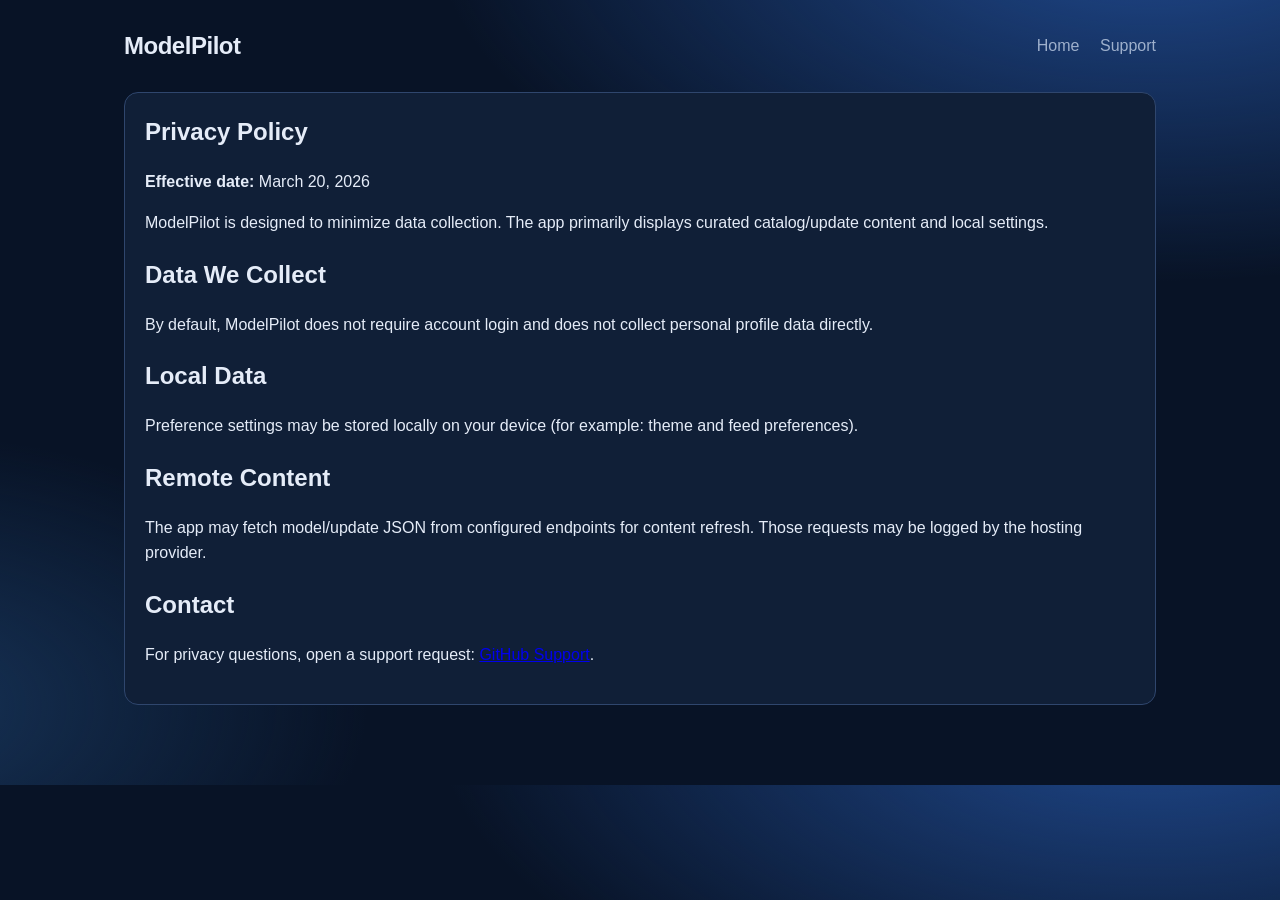
==== privacy/index.html @ 0660c360 "Use /privacy/ route for Pages and update links" ====
<!doctype html>
<html lang="en">
  <head>
    <meta charset="UTF-8" />
    <meta name="viewport" content="width=device-width, initial-scale=1.0" />
    <title>ModelPilot Privacy Policy</title>
    <link rel="stylesheet" href="../styles.css" />
  </head>
  <body>
    <main class="wrap">
      <nav class="nav">
        <div class="brand">ModelPilot</div>
        <div>
          <a href="../index.html">Home</a>
          <a href="https://github.com/RandyVentures/ModelPilot/issues/new">Support</a>
        </div>
      </nav>

      <article class="policy">
        <h1>Privacy Policy</h1>
        <p><strong>Effective date:</strong> March 20, 2026</p>
        <p>
          ModelPilot is designed to minimize data collection. The app primarily displays
          curated catalog/update content and local settings.
        </p>
        <h2>Data We Collect</h2>
        <p>
          By default, ModelPilot does not require account login and does not collect personal
          profile data directly.
        </p>
        <h2>Local Data</h2>
        <p>
          Preference settings may be stored locally on your device (for example: theme and feed
          preferences).
        </p>
        <h2>Remote Content</h2>
        <p>
          The app may fetch model/update JSON from configured endpoints for content refresh.
          Those requests may be logged by the hosting provider.
        </p>
        <h2>Contact</h2>
        <p>
          For privacy questions, open a support request:
          <a href="https://github.com/RandyVentures/ModelPilot/issues/new">GitHub Support</a>.
        </p>
      </article>
    </main>
  </body>
</html>
---- styles.css ----
:root {
  --bg: #081326;
  --panel: #101f37;
  --panel-border: #2f466d;
  --text: #e5ecf8;
  --muted: #9eb0cc;
  --accent: #4b86ff;
  --accent-2: #7bb1ff;
}

* {
  box-sizing: border-box;
}

body {
  margin: 0;
  font-family:
    "SF Pro Text",
    -apple-system,
    BlinkMacSystemFont,
    "Segoe UI",
    Roboto,
    sans-serif;
  color: var(--text);
  background:
    radial-gradient(1200px 600px at 90% -10%, #204a90 0%, transparent 60%),
    radial-gradient(900px 500px at -10% 90%, #173459 0%, transparent 55%),
    var(--bg);
}

.wrap {
  max-width: 1080px;
  margin: 0 auto;
  padding: 32px 24px 80px;
}

.nav {
  display: flex;
  justify-content: space-between;
  align-items: center;
  margin-bottom: 32px;
}

.brand {
  font-size: 24px;
  font-weight: 700;
  letter-spacing: -0.02em;
}

.nav a {
  color: var(--muted);
  text-decoration: none;
  margin-left: 16px;
}

.hero {
  padding: 28px;
  border: 1px solid var(--panel-border);
  border-radius: 16px;
  background: linear-gradient(180deg, #122748, #0d1f39);
  box-shadow: 0 12px 40px rgba(0, 0, 0, 0.28);
}

.hero h1 {
  margin: 0 0 12px;
  font-size: 42px;
  letter-spacing: -0.03em;
}

.hero p {
  margin: 0;
  color: var(--muted);
  font-size: 18px;
  max-width: 760px;
}

.cta {
  margin-top: 22px;
  display: inline-flex;
  align-items: center;
  gap: 8px;
  border: 0;
  border-radius: 10px;
  text-decoration: none;
  padding: 11px 16px;
  font-weight: 700;
  color: #fff;
  background: linear-gradient(90deg, var(--accent), var(--accent-2));
}

.grid {
  margin-top: 24px;
  display: grid;
  grid-template-columns: repeat(auto-fit, minmax(260px, 1fr));
  gap: 14px;
}

.card {
  border: 1px solid var(--panel-border);
  border-radius: 14px;
  padding: 16px;
  background: var(--panel);
}

.card h2 {
  margin: 0 0 8px;
  font-size: 20px;
}

.card p {
  margin: 0;
  color: var(--muted);
}

.footer {
  margin-top: 28px;
  color: var(--muted);
  font-size: 14px;
}

.policy {
  border: 1px solid var(--panel-border);
  border-radius: 14px;
  background: var(--panel);
  padding: 20px;
  line-height: 1.55;
}

.policy h1 {
  margin-top: 0;
}
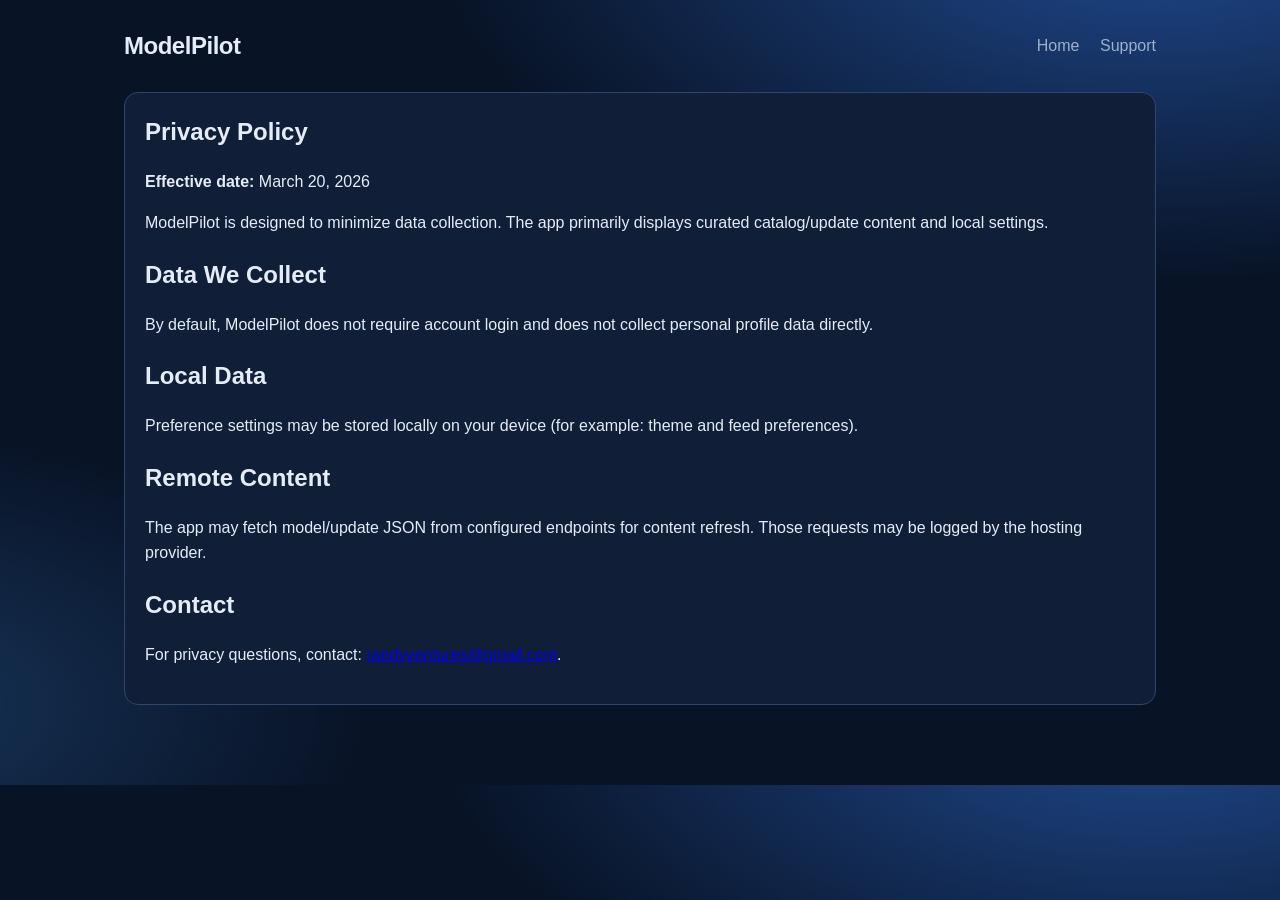
==== commit db57f4a7: "Add dedicated support page and surface support across site" ====
--- a/privacy/index.html
+++ b/privacy/index.html
@@ -12,7 +12,7 @@
         <div class="brand">ModelPilot</div>
         <div>
           <a href="../index.html">Home</a>
-          <a href="https://github.com/RandyVentures/ModelPilot/issues/new">Support</a>
+          <a href="../support/">Support</a>
         </div>
       </nav>
 
@@ -40,8 +40,8 @@
         </p>
         <h2>Contact</h2>
         <p>
-          For privacy questions, open a support request:
-          <a href="https://github.com/RandyVentures/ModelPilot/issues/new">GitHub Support</a>.
+          For privacy questions, contact:
+          <a href="mailto:randyventures@gmail.com">randyventures@gmail.com</a>.
         </p>
       </article>
     </main>
--- a/styles.css
+++ b/styles.css
@@ -88,6 +88,19 @@
   background: linear-gradient(90deg, var(--accent), var(--accent-2));
 }
 
+.cta-row {
+  margin-top: 22px;
+  display: flex;
+  flex-wrap: wrap;
+  gap: 10px;
+}
+
+.cta-secondary {
+  color: var(--text);
+  border: 1px solid var(--panel-border);
+  background: #132544;
+}
+
 .grid {
   margin-top: 24px;
   display: grid;
@@ -112,6 +125,19 @@
   color: var(--muted);
 }
 
+.support-card {
+  display: flex;
+  flex-direction: column;
+  gap: 10px;
+}
+
+.inline-link {
+  display: inline-block;
+  color: var(--accent-2);
+  text-decoration: none;
+  font-weight: 700;
+}
+
 .footer {
   margin-top: 28px;
   color: var(--muted);
@@ -129,3 +155,20 @@
 .policy h1 {
   margin-top: 0;
 }
+
+.support-layout {
+  display: flex;
+  flex-direction: column;
+  gap: 16px;
+}
+
+.support-section {
+  border: 1px solid var(--panel-border);
+  border-radius: 12px;
+  background: #0d1f39;
+  padding: 14px;
+}
+
+.support-section h2 {
+  margin-top: 0;
+}
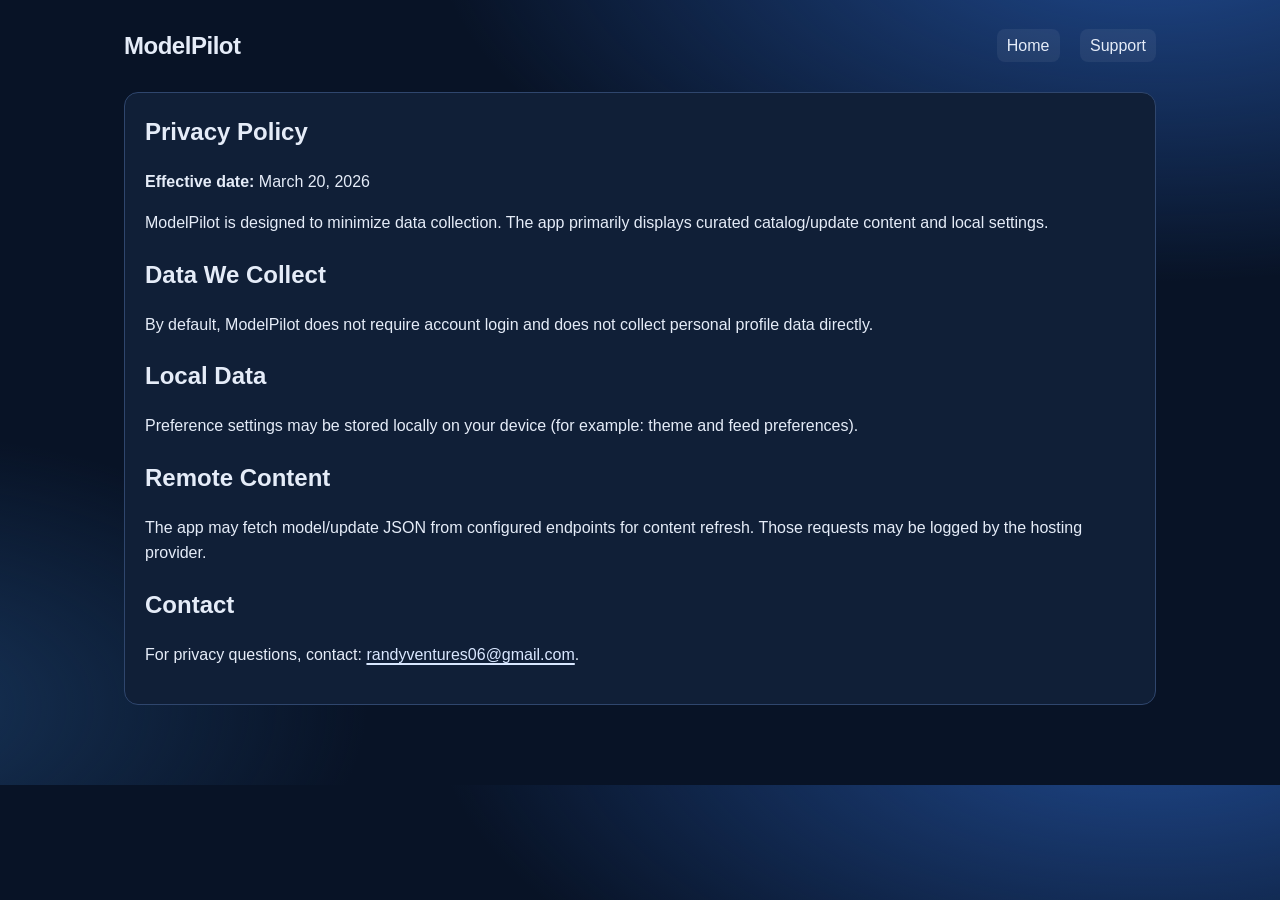
==== commit eaf4085d: "Improve site accessibility and update support email contact" ====
--- a/privacy/index.html
+++ b/privacy/index.html
@@ -7,12 +7,13 @@
     <link rel="stylesheet" href="../styles.css" />
   </head>
   <body>
-    <main class="wrap">
-      <nav class="nav">
+    <a class="skip-link" href="#main-content">Skip to main content</a>
+    <main id="main-content" class="wrap">
+      <nav class="nav" aria-label="Primary">
         <div class="brand">ModelPilot</div>
         <div>
           <a href="../index.html">Home</a>
-          <a href="../support/">Support</a>
+          <a href="../support/index.html">Support</a>
         </div>
       </nav>
 
@@ -41,7 +42,7 @@
         <h2>Contact</h2>
         <p>
           For privacy questions, contact:
-          <a href="mailto:randyventures@gmail.com">randyventures@gmail.com</a>.
+          <a href="mailto:randyventures06@gmail.com">randyventures06@gmail.com</a>.
         </p>
       </article>
     </main>
--- a/styles.css
+++ b/styles.css
@@ -3,9 +3,12 @@
   --panel: #101f37;
   --panel-border: #2f466d;
   --text: #e5ecf8;
-  --muted: #9eb0cc;
+  --muted: #c3d1e7;
   --accent: #4b86ff;
   --accent-2: #7bb1ff;
+  --link: #d9e7ff;
+  --link-hover: #ffffff;
+  --focus-ring: #94c0ff;
 }
 
 * {
@@ -28,6 +31,40 @@
     var(--bg);
 }
 
+.skip-link {
+  position: absolute;
+  left: -9999px;
+  top: 8px;
+  z-index: 1000;
+  background: #ffffff;
+  color: #0a1a31;
+  border-radius: 8px;
+  padding: 8px 12px;
+  font-weight: 700;
+}
+
+.skip-link:focus-visible {
+  left: 10px;
+}
+
+a {
+  color: var(--link);
+  text-decoration: underline;
+  text-decoration-thickness: 1.5px;
+  text-underline-offset: 3px;
+}
+
+a:hover {
+  color: var(--link-hover);
+}
+
+a:focus-visible,
+button:focus-visible {
+  outline: 3px solid var(--focus-ring);
+  outline-offset: 3px;
+  border-radius: 8px;
+}
+
 .wrap {
   max-width: 1080px;
   margin: 0 auto;
@@ -48,9 +85,17 @@
 }
 
 .nav a {
-  color: var(--muted);
+  color: var(--text);
   text-decoration: none;
   margin-left: 16px;
+  padding: 8px 10px;
+  border-radius: 8px;
+  background: rgba(255, 255, 255, 0.06);
+}
+
+.nav a:hover,
+.nav a:focus-visible {
+  background: rgba(255, 255, 255, 0.14);
 }
 
 .hero {
@@ -133,8 +178,8 @@
 
 .inline-link {
   display: inline-block;
-  color: var(--accent-2);
-  text-decoration: none;
+  color: var(--link);
+  text-decoration: underline;
   font-weight: 700;
 }
 
@@ -172,3 +217,20 @@
 .support-section h2 {
   margin-top: 0;
 }
+
+@media (max-width: 720px) {
+  .nav {
+    flex-direction: column;
+    align-items: flex-start;
+    gap: 12px;
+  }
+
+  .nav a {
+    margin-left: 0;
+    margin-right: 8px;
+  }
+
+  .hero h1 {
+    font-size: 34px;
+  }
+}
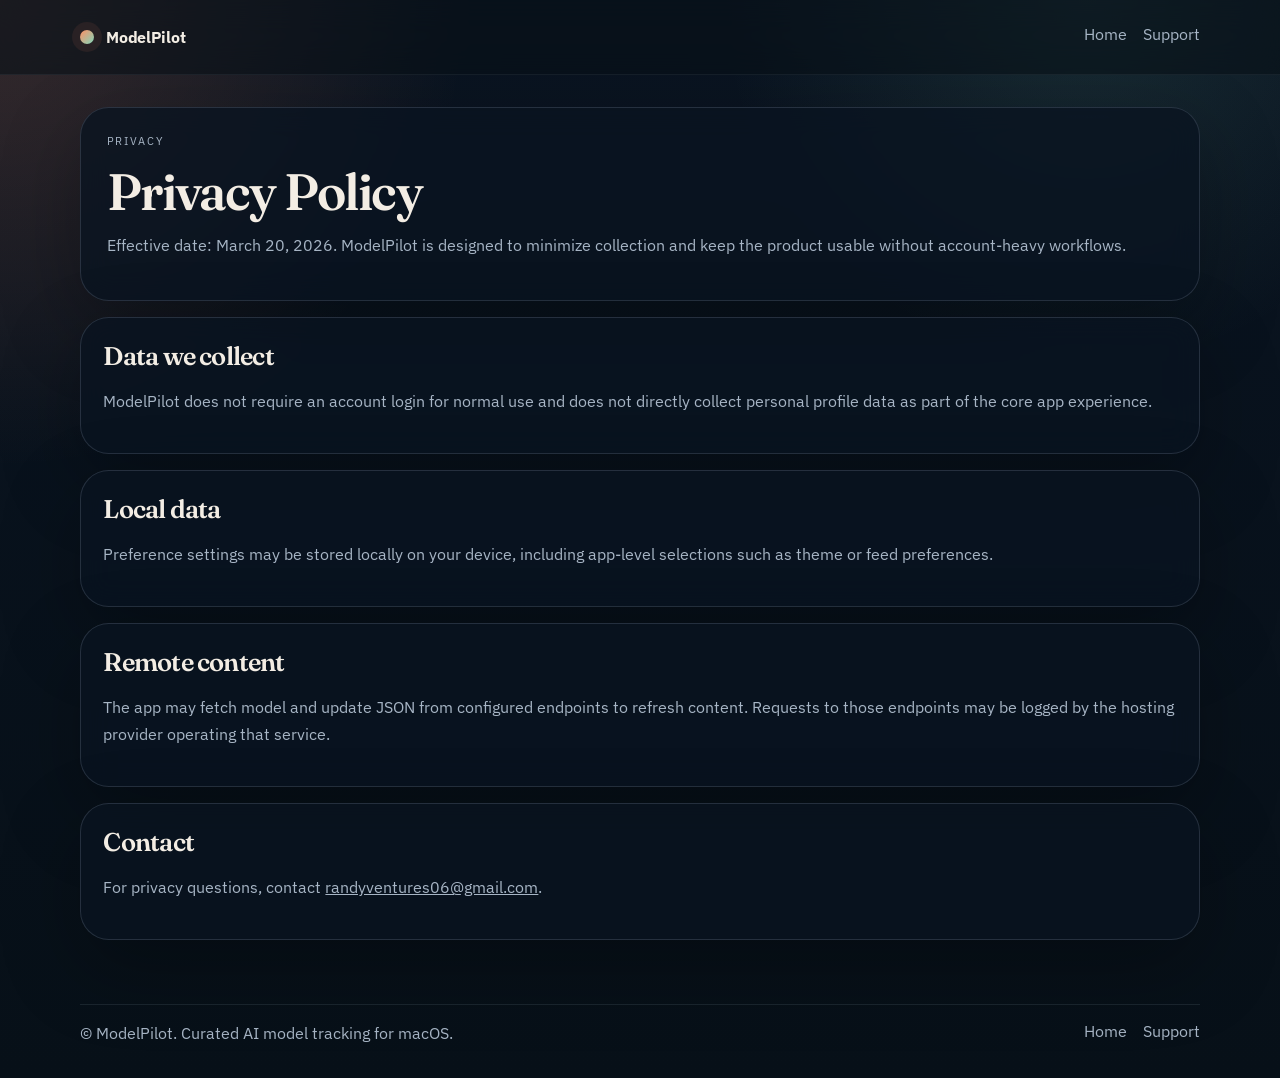
==== commit a8e56a1e: "Refine landing page and add product imagery" ====
--- a/privacy/index.html
+++ b/privacy/index.html
@@ -8,43 +8,73 @@
   </head>
   <body>
     <a class="skip-link" href="#main-content">Skip to main content</a>
-    <main id="main-content" class="wrap">
-      <nav class="nav" aria-label="Primary">
-        <div class="brand">ModelPilot</div>
-        <div>
+
+    <header class="site-header">
+      <div class="shell header-inner">
+        <a class="brand" href="../index.html" aria-label="ModelPilot home">
+          <span class="brand-mark" aria-hidden="true"></span>
+          <span>ModelPilot</span>
+        </a>
+        <nav class="header-nav" aria-label="Primary">
+          <a href="../index.html">Home</a>
+          <a href="../support/index.html">Support</a>
+        </nav>
+      </div>
+    </header>
+
+    <main id="main-content" class="shell legal-shell">
+      <section class="page-hero compact-hero">
+        <p class="eyebrow">Privacy</p>
+        <h1>Privacy Policy</h1>
+        <p>
+          Effective date: March 20, 2026. ModelPilot is designed to minimize collection and keep
+          the product usable without account-heavy workflows.
+        </p>
+      </section>
+
+      <article class="legal-layout">
+        <section class="legal-block">
+          <h2>Data we collect</h2>
+          <p>
+            ModelPilot does not require an account login for normal use and does not directly collect
+            personal profile data as part of the core app experience.
+          </p>
+        </section>
+
+        <section class="legal-block">
+          <h2>Local data</h2>
+          <p>
+            Preference settings may be stored locally on your device, including app-level selections
+            such as theme or feed preferences.
+          </p>
+        </section>
+
+        <section class="legal-block">
+          <h2>Remote content</h2>
+          <p>
+            The app may fetch model and update JSON from configured endpoints to refresh content.
+            Requests to those endpoints may be logged by the hosting provider operating that service.
+          </p>
+        </section>
+
+        <section class="legal-block">
+          <h2>Contact</h2>
+          <p>
+            For privacy questions, contact
+            <a href="mailto:randyventures06@gmail.com">randyventures06@gmail.com</a>.
+          </p>
+        </section>
+      </article>
+    </main>
+
+    <footer class="site-footer">
+      <div class="shell footer-inner">
+        <p>© ModelPilot. Curated AI model tracking for macOS.</p>
+        <div class="footer-links">
           <a href="../index.html">Home</a>
           <a href="../support/index.html">Support</a>
         </div>
-      </nav>
-
-      <article class="policy">
-        <h1>Privacy Policy</h1>
-        <p><strong>Effective date:</strong> March 20, 2026</p>
-        <p>
-          ModelPilot is designed to minimize data collection. The app primarily displays
-          curated catalog/update content and local settings.
-        </p>
-        <h2>Data We Collect</h2>
-        <p>
-          By default, ModelPilot does not require account login and does not collect personal
-          profile data directly.
-        </p>
-        <h2>Local Data</h2>
-        <p>
-          Preference settings may be stored locally on your device (for example: theme and feed
-          preferences).
-        </p>
-        <h2>Remote Content</h2>
-        <p>
-          The app may fetch model/update JSON from configured endpoints for content refresh.
-          Those requests may be logged by the hosting provider.
-        </p>
-        <h2>Contact</h2>
-        <p>
-          For privacy questions, contact:
-          <a href="mailto:randyventures06@gmail.com">randyventures06@gmail.com</a>.
-        </p>
-      </article>
-    </main>
+      </div>
+    </footer>
   </body>
 </html>
--- a/styles.css
+++ b/styles.css
@@ -1,45 +1,70 @@
+@import url("https://fonts.googleapis.com/css2?family=Fraunces:opsz,wght@9..144,500;9..144,600&family=IBM+Plex+Sans:wght@400;500;600;700&display=swap");
+
 :root {
-  --bg: #081326;
-  --panel: #101f37;
-  --panel-border: #2f466d;
-  --text: #e5ecf8;
-  --muted: #c3d1e7;
-  --accent: #4b86ff;
-  --accent-2: #7bb1ff;
-  --link: #d9e7ff;
-  --link-hover: #ffffff;
-  --focus-ring: #94c0ff;
+  --bg: #071018;
+  --bg-strong: #091420;
+  --panel: rgba(10, 20, 33, 0.78);
+  --panel-strong: rgba(8, 16, 27, 0.92);
+  --line: rgba(164, 184, 202, 0.18);
+  --line-strong: rgba(164, 184, 202, 0.32);
+  --text: #f3ede4;
+  --muted: #a7b5c5;
+  --accent: #ff8f64;
+  --accent-soft: rgba(255, 143, 100, 0.18);
+  --accent-alt: #82d7bb;
+  --focus-ring: #ffd1bb;
+  --shadow: 0 28px 80px rgba(0, 0, 0, 0.28);
 }
 
 * {
   box-sizing: border-box;
 }
 
+html {
+  scroll-behavior: smooth;
+}
+
 body {
   margin: 0;
-  font-family:
-    "SF Pro Text",
-    -apple-system,
-    BlinkMacSystemFont,
-    "Segoe UI",
-    Roboto,
-    sans-serif;
   color: var(--text);
+  font-family: "IBM Plex Sans", "Segoe UI", sans-serif;
   background:
-    radial-gradient(1200px 600px at 90% -10%, #204a90 0%, transparent 60%),
-    radial-gradient(900px 500px at -10% 90%, #173459 0%, transparent 55%),
-    var(--bg);
+    radial-gradient(circle at top left, rgba(255, 143, 100, 0.18), transparent 28%),
+    radial-gradient(circle at 85% 0%, rgba(130, 215, 187, 0.12), transparent 24%),
+    linear-gradient(180deg, #0a1421 0%, var(--bg) 100%);
+  -webkit-font-smoothing: antialiased;
+  text-rendering: optimizeLegibility;
+}
+
+img {
+  max-width: 100%;
+  display: block;
+}
+
+a {
+  color: inherit;
+}
+
+a:hover {
+  color: #ffffff;
+}
+
+a:focus-visible,
+button:focus-visible {
+  outline: 3px solid var(--focus-ring);
+  outline-offset: 4px;
+  border-radius: 12px;
 }
 
 .skip-link {
   position: absolute;
   left: -9999px;
-  top: 8px;
+  top: 10px;
   z-index: 1000;
+  padding: 0.75rem 1rem;
+  color: #09131f;
   background: #ffffff;
-  color: #0a1a31;
-  border-radius: 8px;
-  padding: 8px 12px;
+  border-radius: 0.9rem;
   font-weight: 700;
 }
 
@@ -47,190 +72,511 @@
   left: 10px;
 }
 
-a {
-  color: var(--link);
-  text-decoration: underline;
-  text-decoration-thickness: 1.5px;
-  text-underline-offset: 3px;
-}
-
-a:hover {
-  color: var(--link-hover);
-}
-
-a:focus-visible,
-button:focus-visible {
-  outline: 3px solid var(--focus-ring);
-  outline-offset: 3px;
-  border-radius: 8px;
-}
-
-.wrap {
-  max-width: 1080px;
+.shell {
+  width: min(1120px, calc(100% - 2rem));
   margin: 0 auto;
-  padding: 32px 24px 80px;
-}
-
-.nav {
+}
+
+.site-header {
+  position: sticky;
+  top: 0;
+  z-index: 10;
+  backdrop-filter: blur(16px);
+  background: rgba(7, 16, 24, 0.58);
+  border-bottom: 1px solid rgba(164, 184, 202, 0.08);
+}
+
+.header-inner,
+.header-nav,
+.cta-row,
+.footer-inner,
+.footer-links,
+.final-band,
+.story-list > div {
   display: flex;
+  align-items: center;
   justify-content: space-between;
+  gap: 1rem;
+}
+
+.header-inner {
+  min-height: 4.6rem;
+}
+
+.brand {
+  display: inline-flex;
   align-items: center;
-  margin-bottom: 32px;
-}
-
-.brand {
-  font-size: 24px;
+  gap: 0.8rem;
+  text-decoration: none;
+  font-size: 1rem;
   font-weight: 700;
   letter-spacing: -0.02em;
 }
 
-.nav a {
+.brand-mark {
+  width: 0.85rem;
+  height: 0.85rem;
+  border-radius: 999px;
+  background: linear-gradient(135deg, var(--accent), var(--accent-alt));
+  box-shadow: 0 0 0 8px rgba(255, 143, 100, 0.08);
+}
+
+.header-nav a,
+.footer-links a,
+.text-link {
+  color: var(--muted);
+  text-decoration: none;
+}
+
+.header-nav a {
+  padding: 0.2rem 0;
+  position: relative;
+}
+
+.header-nav a::after,
+.text-link::after,
+.footer-links a::after {
+  content: "";
+  display: block;
+  width: 100%;
+  height: 1px;
+  margin-top: 0.25rem;
+  background: currentColor;
+  transform: scaleX(0.35);
+  transform-origin: left center;
+  opacity: 0;
+  transition: transform 180ms ease, opacity 180ms ease;
+}
+
+.header-nav a:hover::after,
+.header-nav a:focus-visible::after,
+.text-link:hover::after,
+.text-link:focus-visible::after,
+.footer-links a:hover::after,
+.footer-links a:focus-visible::after {
+  transform: scaleX(1);
+  opacity: 1;
+}
+
+.hero {
+  position: relative;
+  overflow: clip;
+  padding: 1.6rem 0 3.4rem;
+}
+
+.hero-backdrop {
+  position: absolute;
+  inset: 0;
+  background:
+    radial-gradient(circle at 70% 25%, rgba(255, 143, 100, 0.14), transparent 18%),
+    radial-gradient(circle at 82% 44%, rgba(130, 215, 187, 0.1), transparent 16%);
+  pointer-events: none;
+}
+
+.hero-grid,
+.split-section,
+.gallery-grid,
+.support-grid {
+  display: grid;
+  gap: 1.5rem;
+}
+
+.hero-grid {
+  grid-template-columns: minmax(18rem, 0.82fr) minmax(34rem, 1.18fr);
+  align-items: center;
+  gap: 3.2rem;
+}
+
+.hero-panel,
+.shot-card,
+.legal-block,
+.final-band,
+.page-hero {
+  border: 1px solid var(--line);
+  box-shadow: var(--shadow);
+}
+
+.hero-copy {
+  position: relative;
+  min-height: calc(100svh - 8.4rem);
+  padding: 2.6rem 0 3rem;
+  display: grid;
+  align-content: end;
+  max-width: 31rem;
+  animation: rise 700ms ease;
+}
+
+.eyebrow {
+  margin: 0 0 1rem;
+  color: var(--muted);
+  font-size: 0.66rem;
+  letter-spacing: 0.16em;
+  text-transform: uppercase;
+}
+
+h1,
+h2,
+h3 {
+  margin: 0;
+  font-family: "Fraunces", "Iowan Old Style", serif;
+  font-weight: 600;
+  letter-spacing: -0.03em;
+}
+
+.hero h1 {
+  font-size: clamp(3rem, 6.5vw, 5.4rem);
+  line-height: 0.95;
+  max-width: 8.4ch;
+  text-wrap: balance;
+}
+
+.hero-lede,
+.section-intro p,
+.shot-copy p,
+.legal-block p,
+.page-hero p,
+.final-band p,
+.feature-list p {
+  color: var(--muted);
+  line-height: 1.65;
+}
+
+.hero-lede {
+  max-width: 26rem;
+  margin: 1.55rem 0 0;
+  font-size: 0.98rem;
+}
+
+.cta-row {
+  margin-top: 2rem;
+  justify-content: flex-start;
+  flex-wrap: wrap;
+  gap: 0.85rem;
+}
+
+.cta {
+  display: inline-flex;
+  align-items: center;
+  justify-content: center;
+  min-height: 3rem;
+  padding: 0.85rem 1.2rem;
+  border-radius: 999px;
+  border: 1px solid transparent;
+  text-decoration: none;
+  font-weight: 700;
+  color: #101821;
+  background: linear-gradient(135deg, #ffc09c, var(--accent));
+  transition: transform 180ms ease, box-shadow 180ms ease, border-color 180ms ease;
+}
+
+.cta:hover,
+.cta:focus-visible {
+  transform: translateY(-1px);
+  box-shadow: 0 16px 30px rgba(255, 143, 100, 0.18);
+}
+
+.cta-secondary {
   color: var(--text);
-  text-decoration: none;
-  margin-left: 16px;
-  padding: 8px 10px;
-  border-radius: 8px;
-  background: rgba(255, 255, 255, 0.06);
-}
-
-.nav a:hover,
-.nav a:focus-visible {
-  background: rgba(255, 255, 255, 0.14);
-}
-
-.hero {
-  padding: 28px;
-  border: 1px solid var(--panel-border);
-  border-radius: 16px;
-  background: linear-gradient(180deg, #122748, #0d1f39);
-  box-shadow: 0 12px 40px rgba(0, 0, 0, 0.28);
-}
-
-.hero h1 {
-  margin: 0 0 12px;
-  font-size: 42px;
-  letter-spacing: -0.03em;
-}
-
-.hero p {
+  background: rgba(255, 255, 255, 0.04);
+  border-color: var(--line-strong);
+}
+
+.hero-panel,
+.shot-card,
+.legal-block,
+.final-band,
+.page-hero {
+  border-radius: 1.8rem;
+  background: var(--panel);
+  backdrop-filter: blur(14px);
+}
+
+.hero-panel {
+  min-height: auto;
+  margin: 0 -6vw 0 0;
+  padding: 0;
+  display: grid;
+  align-content: end;
+  border: 0;
+  box-shadow: none;
+  border-radius: 0;
+  background: transparent;
+  backdrop-filter: none;
+  animation: panelIn 900ms ease;
+}
+
+.hero-shot,
+.shot-card img {
+  width: 100%;
+  height: auto;
+  border-radius: 1.15rem;
+  border: 1px solid rgba(164, 184, 202, 0.16);
+  background: #0a1018;
+}
+
+.hero-shot {
+  border-radius: 1.6rem 0 0 1.6rem;
+  border-right: 0;
+  box-shadow: 0 32px 90px rgba(0, 0, 0, 0.3);
+}
+
+.hero-caption {
+  display: grid;
+  gap: 0.35rem;
+  width: min(22rem, 100%);
+  margin: -3.1rem 0 0 1.6rem;
+  padding: 1rem 1.1rem;
+  border: 1px solid var(--line);
+  border-radius: 1rem;
+  background: rgba(8, 16, 27, 0.78);
+  backdrop-filter: blur(14px);
+  box-shadow: 0 18px 36px rgba(0, 0, 0, 0.22);
+}
+
+.hero-caption p:last-child {
   margin: 0;
   color: var(--muted);
-  font-size: 18px;
-  max-width: 760px;
-}
-
-.cta {
-  margin-top: 22px;
-  display: inline-flex;
-  align-items: center;
-  gap: 8px;
+  line-height: 1.55;
+}
+
+.feature-list article,
+.legal-block {
+  padding-top: 1rem;
+  border-top: 1px solid var(--line);
+}
+
+.section {
+  padding: 1.25rem 0;
+}
+
+.split-section {
+  grid-template-columns: minmax(0, 0.8fr) minmax(0, 1.2fr);
+  align-items: start;
+}
+
+.section-intro h2,
+.page-hero h1,
+.final-band h2 {
+  font-size: clamp(2rem, 4vw, 3.4rem);
+  line-height: 0.96;
+}
+
+.feature-list {
+  display: grid;
+  gap: 1.1rem;
+}
+
+.feature-list h3 {
+  font-size: 1.5rem;
+  margin-bottom: 0.45rem;
+}
+
+.section-contrast {
+  padding-top: 2.3rem;
+}
+
+.gallery-shell {
+  display: grid;
+  gap: 1.7rem;
+}
+
+.gallery-intro {
+  max-width: 42rem;
+}
+
+.gallery-grid {
+  grid-template-columns: repeat(2, minmax(0, 1fr));
+  align-items: start;
+  gap: 2rem 1.4rem;
+}
+
+.shot-card {
+  display: grid;
+  gap: 1rem;
+  padding: 0;
   border: 0;
-  border-radius: 10px;
-  text-decoration: none;
-  padding: 11px 16px;
-  font-weight: 700;
-  color: #fff;
-  background: linear-gradient(90deg, var(--accent), var(--accent-2));
-}
-
-.cta-row {
-  margin-top: 22px;
-  display: flex;
-  flex-wrap: wrap;
-  gap: 10px;
-}
-
-.cta-secondary {
-  color: var(--text);
-  border: 1px solid var(--panel-border);
-  background: #132544;
-}
-
-.grid {
-  margin-top: 24px;
-  display: grid;
-  grid-template-columns: repeat(auto-fit, minmax(260px, 1fr));
-  gap: 14px;
-}
-
-.card {
-  border: 1px solid var(--panel-border);
-  border-radius: 14px;
-  padding: 16px;
-  background: var(--panel);
-}
-
-.card h2 {
-  margin: 0 0 8px;
-  font-size: 20px;
-}
-
-.card p {
+  box-shadow: none;
+  background: transparent;
+  backdrop-filter: none;
+}
+
+.shot-card-wide {
+  grid-column: 1 / -1;
+  grid-template-columns: minmax(0, 1.28fr) minmax(18rem, 0.72fr);
+  gap: 1.6rem;
+  align-items: end;
+}
+
+.shot-copy {
+  display: grid;
+  gap: 0.4rem;
+  align-content: start;
+}
+
+.shot-copy h3 {
+  font-size: clamp(1.5rem, 2.4vw, 2.2rem);
+  line-height: 1.02;
+}
+
+.shot-copy p:last-child {
   margin: 0;
   color: var(--muted);
-}
-
-.support-card {
+  line-height: 1.6;
+}
+
+.page-hero,
+.final-band {
+  padding: 1.6rem;
+}
+
+.shot-card img {
+  transition: transform 220ms ease, box-shadow 220ms ease;
+}
+
+.shot-card:hover img {
+  transform: translateY(-4px);
+  box-shadow: 0 24px 50px rgba(0, 0, 0, 0.24);
+}
+
+.final-section {
+  padding: 2.1rem 0 4rem;
+}
+
+.final-band {
+  justify-content: space-between;
+  align-items: end;
+  flex-wrap: wrap;
+  background:
+    linear-gradient(135deg, rgba(255, 143, 100, 0.12), transparent 42%),
+    var(--panel-strong);
+}
+
+.final-actions {
   display: flex;
-  flex-direction: column;
-  gap: 10px;
-}
-
-.inline-link {
-  display: inline-block;
-  color: var(--link);
-  text-decoration: underline;
-  font-weight: 700;
-}
-
-.footer {
-  margin-top: 28px;
+  align-items: center;
+  gap: 1rem;
+  flex-wrap: wrap;
+}
+
+.site-footer {
+  padding: 0 0 2rem;
+}
+
+.footer-inner {
+  padding-top: 1rem;
+  border-top: 1px solid rgba(164, 184, 202, 0.12);
+  flex-wrap: wrap;
+}
+
+.footer-inner p {
+  margin: 0;
   color: var(--muted);
-  font-size: 14px;
-}
-
-.policy {
-  border: 1px solid var(--panel-border);
-  border-radius: 14px;
-  background: var(--panel);
-  padding: 20px;
-  line-height: 1.55;
-}
-
-.policy h1 {
-  margin-top: 0;
-}
-
-.support-layout {
-  display: flex;
-  flex-direction: column;
-  gap: 16px;
-}
-
-.support-section {
-  border: 1px solid var(--panel-border);
-  border-radius: 12px;
-  background: #0d1f39;
-  padding: 14px;
-}
-
-.support-section h2 {
-  margin-top: 0;
+}
+
+.legal-shell {
+  padding-top: 2rem;
+  padding-bottom: 4rem;
+}
+
+.compact-hero {
+  margin-bottom: 1rem;
+}
+
+.legal-layout,
+.support-grid {
+  display: grid;
+  gap: 1rem;
+}
+
+.legal-block {
+  padding: 1.4rem;
+}
+
+.legal-block h2 {
+  font-size: 1.6rem;
+  margin-bottom: 0.55rem;
+}
+
+@keyframes rise {
+  from {
+    opacity: 0;
+    transform: translateY(22px);
+  }
+  to {
+    opacity: 1;
+    transform: translateY(0);
+  }
+}
+
+@keyframes panelIn {
+  from {
+    opacity: 0;
+    transform: translateY(28px) scale(0.985);
+  }
+  to {
+    opacity: 1;
+    transform: translateY(0) scale(1);
+  }
+}
+
+@media (max-width: 920px) {
+  .hero-copy {
+    min-height: auto;
+    max-width: 100%;
+    padding-bottom: 0.6rem;
+  }
+
+  .hero-grid,
+  .split-section,
+  .gallery-grid {
+    grid-template-columns: 1fr;
+  }
+
+  .hero-panel {
+    margin: 0;
+  }
+
+  .hero-shot {
+    border-radius: 1.35rem;
+    border-right: 1px solid rgba(164, 184, 202, 0.16);
+  }
+
+  .hero-caption {
+    margin: 1rem 0 0;
+    width: 100%;
+  }
+
+  .shot-card-wide {
+    grid-template-columns: 1fr;
+  }
 }
 
 @media (max-width: 720px) {
-  .nav {
+  .header-inner,
+  .header-nav,
+  .footer-inner,
+  .final-band {
+    align-items: flex-start;
     flex-direction: column;
-    align-items: flex-start;
-    gap: 12px;
-  }
-
-  .nav a {
-    margin-left: 0;
-    margin-right: 8px;
+  }
+
+  .hero {
+    padding-top: 2.6rem;
   }
 
   .hero h1 {
-    font-size: 34px;
-  }
-}
+    font-size: 2.9rem;
+  }
+
+  .hero-panel,
+  .shot-card,
+  .legal-block,
+  .final-band,
+  .page-hero {
+    border-radius: 1.35rem;
+  }
+
+  .hero-shot {
+    border-radius: 1.35rem;
+  }
+}
